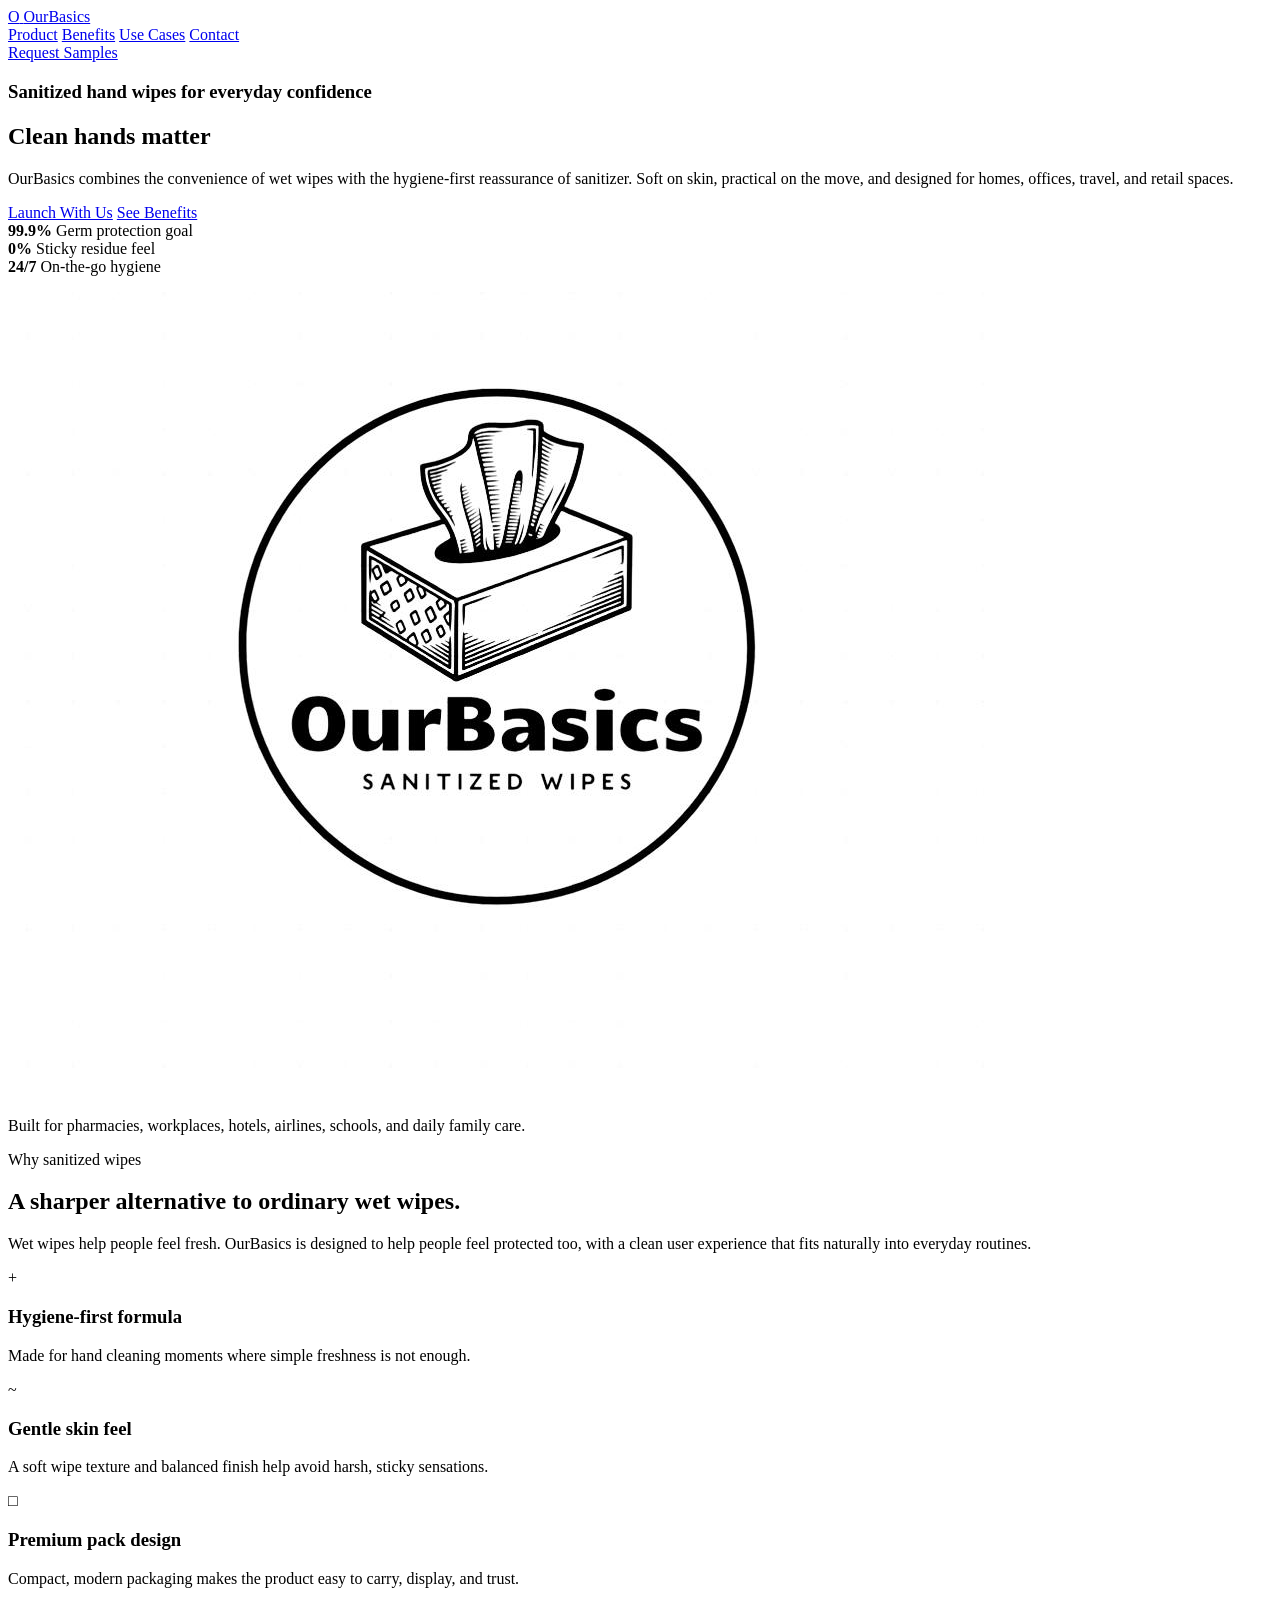
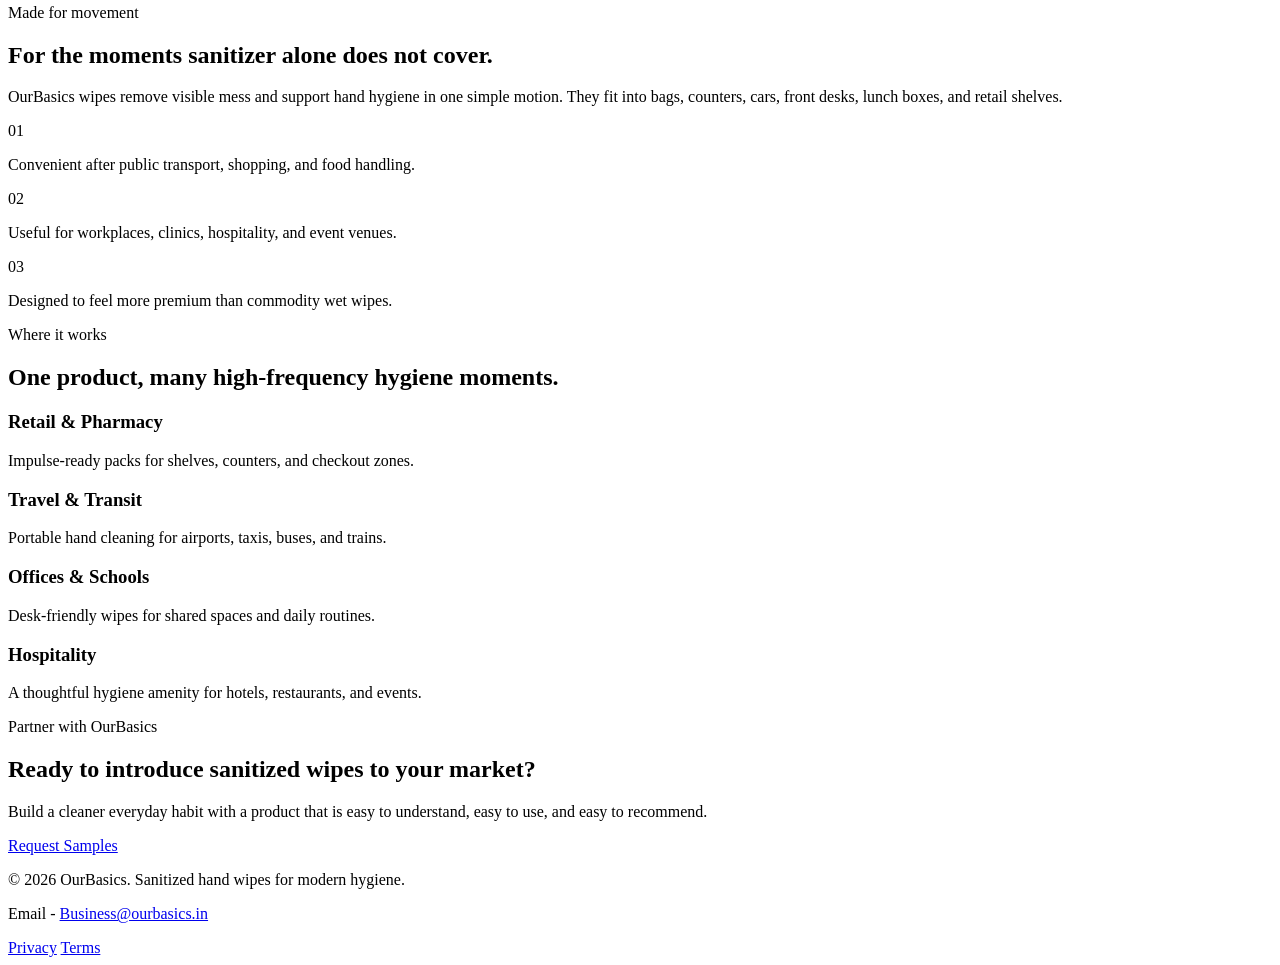
==== index.html @ 4dd1b759 "Rename ActualWebpage.html to index.html" ====
<!DOCTYPE html>
<html lang="en">
<head>
  <meta charset="UTF-8" />
  <meta name="viewport" content="width=device-width, initial-scale=1.0" />
  <title>OurBasics</title>
  <link rel="preconnect" href="https://fonts.googleapis.com" />
  <link rel="preconnect" href="https://fonts.gstatic.com" crossorigin />
  <link href="https://fonts.googleapis.com/css2?family=Inter:wght@400;500;600;700;800&display=swap" rel="stylesheet" />
  <link rel="stylesheet" href="style3.css" />
</head>
<body>
  <header class="site-header">
    <nav class="nav">
      <a class="brand" href="#">
        <span class="brand-mark">O</span>
        <span>OurBasics</span>
      </a>

      <div class="nav-links">
        <a href="#product">Product</a>
        <a href="#benefits">Benefits</a>
        <a href="#use-cases">Use Cases</a>
        <a href="#contact">Contact</a>
      </div>

      <a class="nav-cta" href="#contact">Request Samples</a>
    </nav>
  </header>

  <main>
    <section class="hero">
      <div class="hero-content">
        <h3 class="eyebrow1">Sanitized hand wipes for everyday confidence</h3>
        <h1>Clean hands matter</h1>
        <p class="hero-copy">
          OurBasics combines the convenience of wet wipes with the hygiene-first reassurance of sanitizer.
          Soft on skin, practical on the move, and designed for homes, offices, travel, and retail spaces.
        </p>
        <div class="hero-actions">
          <a class="button primary" href="#contact">Launch With Us</a>
          <a class="button secondary" href="#benefits">See Benefits</a>
        </div>

        <div class="hero-metrics">
          <div>
            <strong>99.9%</strong>
            <span>Germ protection goal</span>
          </div>
          <div>
            <strong>0%</strong>
            <span>Sticky residue feel</span>
          </div>
          <div>
            <strong>24/7</strong>
            <span>On-the-go hygiene</span>
          </div>
        </div>
      </div>
      <div class="Company_logo">
        <img class = "Company-Logo" src = "Logo.jpeg" alt = "Company Logo">
      </div>
      <!--<div class="product-panel" id="product">
        <div class="packaging">
          <div class="pack-top">
            <span class="pack-logo">OurBasics</span>
            <span class="pack-pill">Sanitized</span>
          </div>

          <div class="pack-center">
            <span class="wipe-icon"></span>
            <h2>Hand Wipes</h2>
            <p>Fresh, soft, and sanitizer-powered for clean hands in seconds.</p>
          </div>

          <div class="pack-bottom">
            <span>Dermatology conscious</span>
            <span>Travel ready</span>
          </div>
        </div>
      </div>-->
    </section>
    <section class="trusted-band">
      <p>Built for pharmacies, workplaces, hotels, airlines, schools, and daily family care.</p>
    </section>

    <section class="section benefits" id="benefits">
      <div class="section-heading">
        <p>Why sanitized wipes</p>
        <h2>A sharper alternative to ordinary wet wipes.</h2>
        <p>
          Wet wipes help people feel fresh. OurBasics is designed to help people feel protected too,
          with a clean user experience that fits naturally into everyday routines.
        </p>
      </div>

      <div class="benefit-grid">
        <article class="benefit-card">
          <span class="icon">+</span>
          <h3>Hygiene-first formula</h3>
          <p>Made for hand cleaning moments where simple freshness is not enough.</p>
        </article>

        <article class="benefit-card">
          <span class="icon">~</span>
          <h3>Gentle skin feel</h3>
          <p>A soft wipe texture and balanced finish help avoid harsh, sticky sensations.</p>
        </article>

        <article class="benefit-card">
          <span class="icon">□</span>
          <h3>Premium pack design</h3>
          <p>Compact, modern packaging makes the product easy to carry, display, and trust.</p>
        </article>
      </div>
    </section>

    <section class="split-section">
      <div class="split-copy">
        <p class="eyebrow">Made for movement</p>
        <h2>For the moments sanitizer alone does not cover.</h2>
        <p>
          OurBasics wipes remove visible mess and support hand hygiene in one simple motion.
          They fit into bags, counters, cars, front desks, lunch boxes, and retail shelves.
        </p>
      </div>

      <div class="feature-list">
        <div class="feature-row">
          <span>01</span>
          <p>Convenient after public transport, shopping, and food handling.</p>
        </div>
        <div class="feature-row">
          <span>02</span>
          <p>Useful for workplaces, clinics, hospitality, and event venues.</p>
        </div>
        <div class="feature-row">
          <span>03</span>
          <p>Designed to feel more premium than commodity wet wipes.</p>
        </div>
      </div>
    </section>

    <section class="section use-cases" id="use-cases">
      <div class="section-heading compact">
        <p class="eyebrow">Where it works</p>
        <h2>One product, many high-frequency hygiene moments.</h2>
      </div>

      <div class="use-grid">
        <article>
          <h3 class ="Boxes">Retail & Pharmacy</h3>
          <p>Impulse-ready packs for shelves, counters, and checkout zones.</p>
        </article>
        <article>
          <h3 class ="Boxes">Travel & Transit</h3>
          <p>Portable hand cleaning for airports, taxis, buses, and trains.</p>
        </article>
        <article>
          <h3 class ="Boxes">Offices & Schools</h3>
          <p>Desk-friendly wipes for shared spaces and daily routines.</p>
        </article>
        <article>
          <h3 class ="Boxes">Hospitality</h3>
          <p>A thoughtful hygiene amenity for hotels, restaurants, and events.</p>
        </article>
      </div>
    </section>

    <section class="cta-section" id="contact">
      <div>
        <p>Partner with OurBasics</p>
        <h2>Ready to introduce sanitized wipes to your market?</h2>
        <p>
          Build a cleaner everyday habit with a product that is easy to understand,
          easy to use, and easy to recommend.
        </p>
      </div>
      <a class="button primary light" href="mailto:Business@ourbasics.in">Request Samples</a>
    </section>
  </main>

  <footer class="footer">
    <p>© 2026 OurBasics. Sanitized hand wipes for modern hygiene.</p>
      <p>Email - <a class = "Email" href = "mailto:Business@ourbasics.in">Business@ourbasics.in</a></p>
    
    <div>
      <a href="#">Privacy</a>
      <a href="#">Terms</a>
    </div>
  </footer>
</body>
</html>
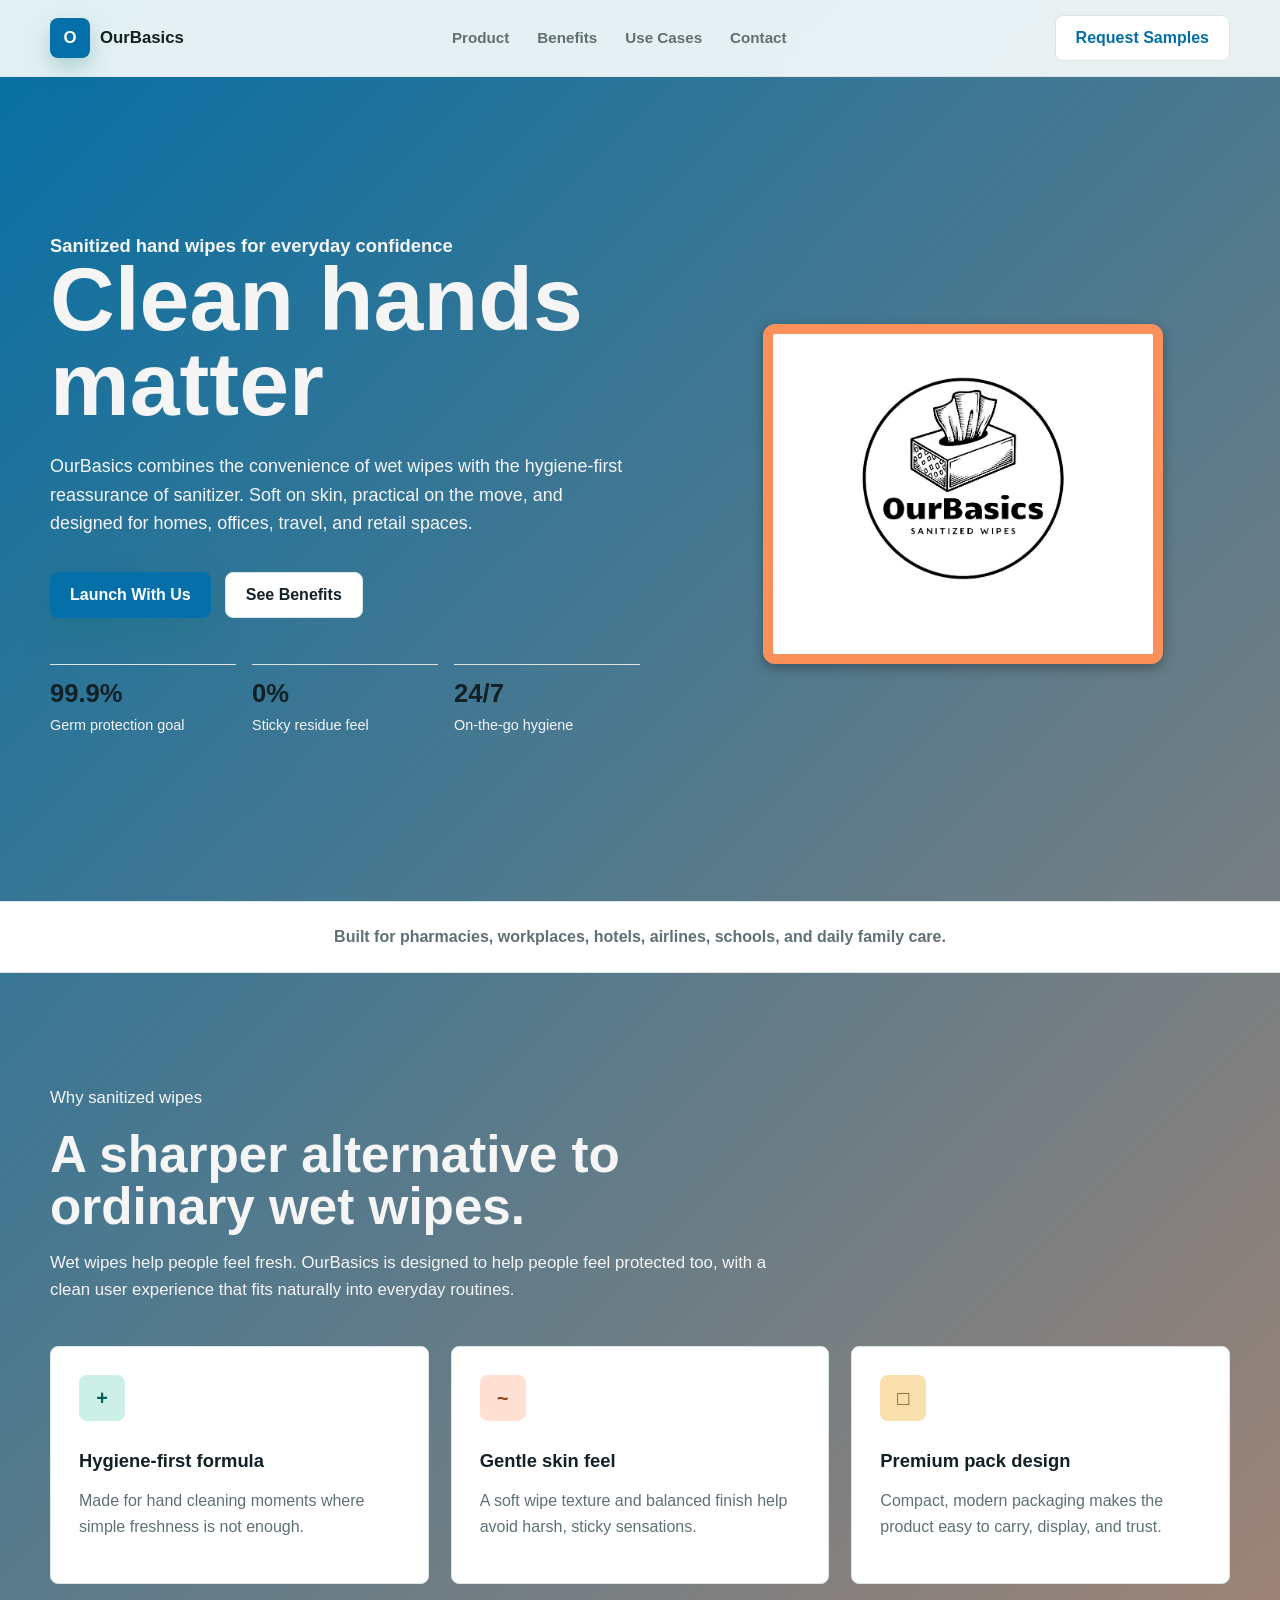
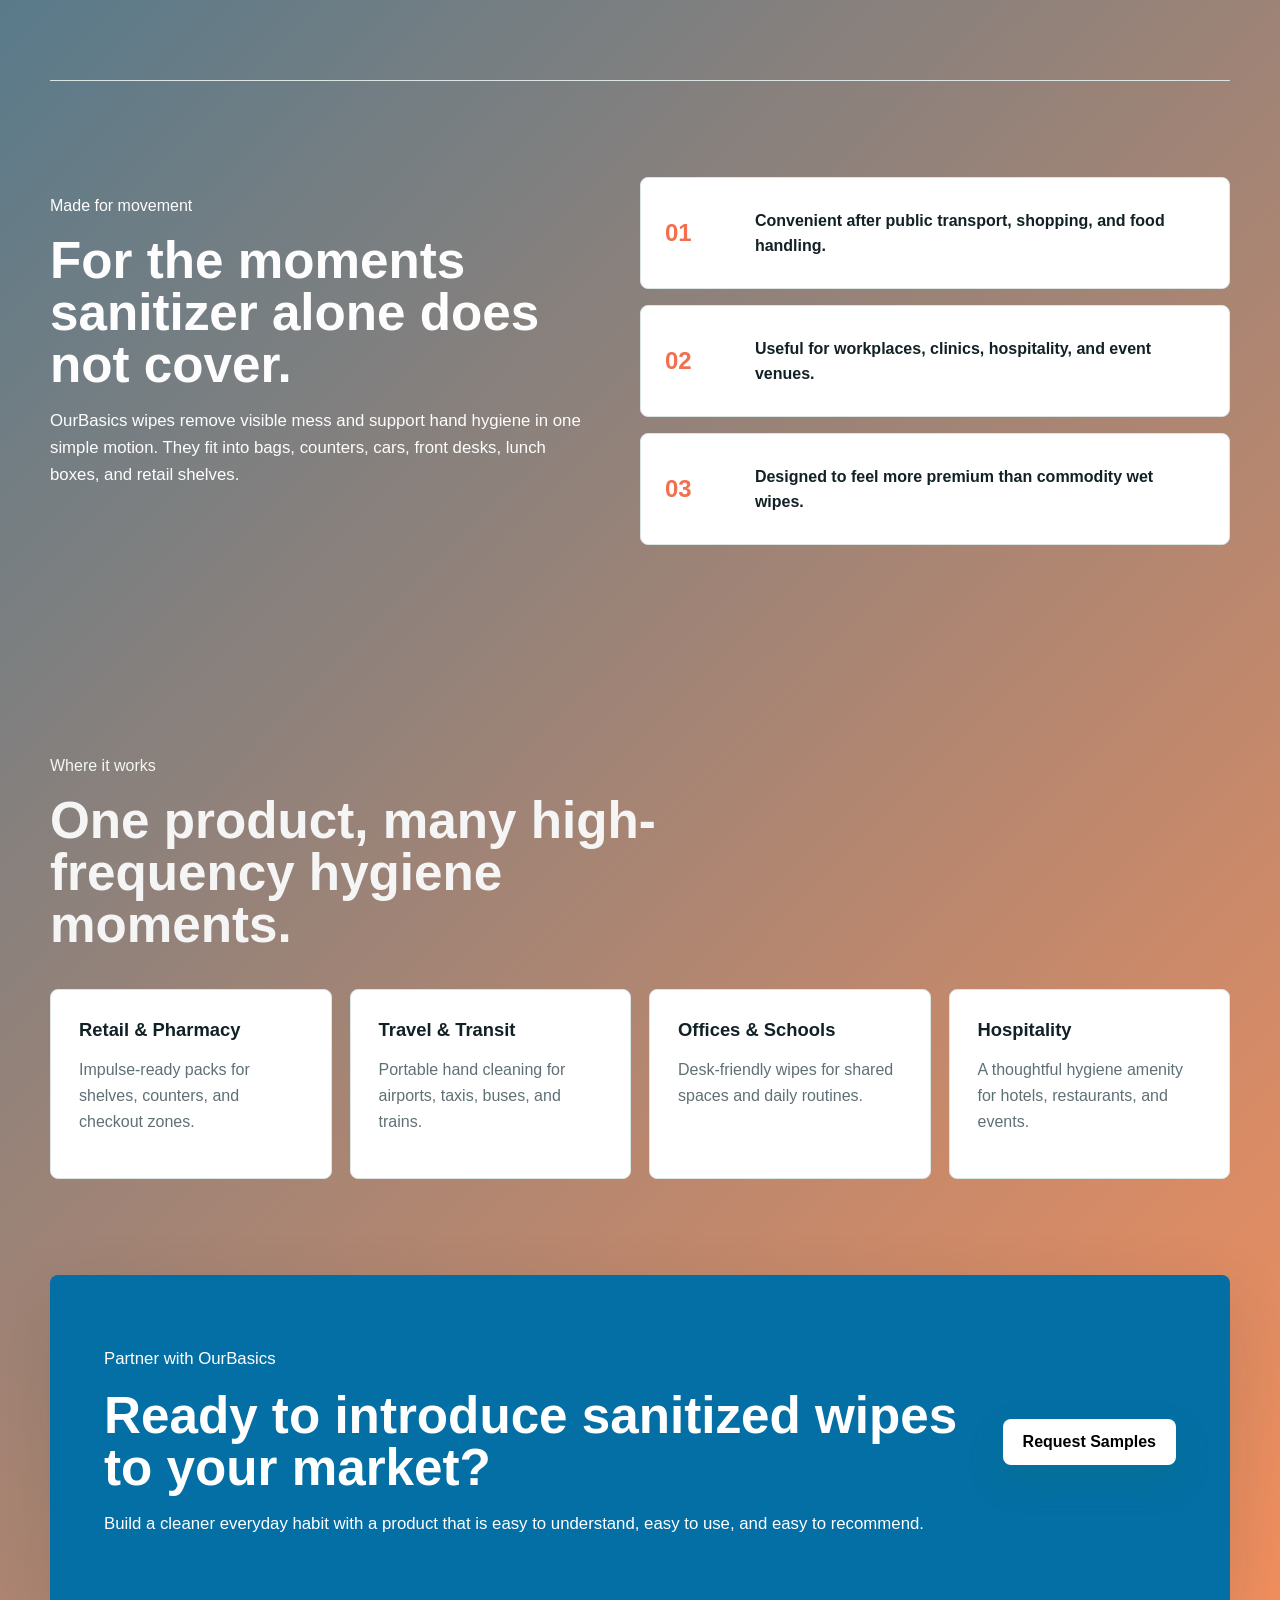
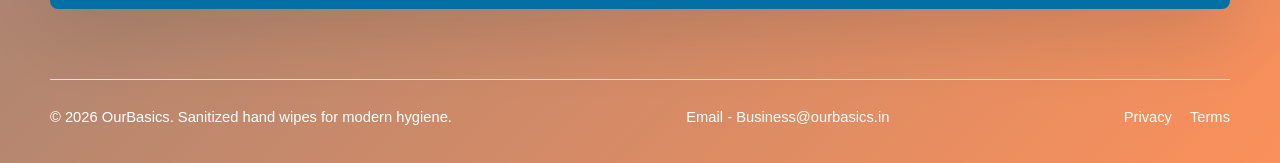
==== commit 70ac6348: "Update index.html" ====
--- a/index.html
+++ b/index.html
@@ -7,7 +7,7 @@
   <link rel="preconnect" href="https://fonts.googleapis.com" />
   <link rel="preconnect" href="https://fonts.gstatic.com" crossorigin />
   <link href="https://fonts.googleapis.com/css2?family=Inter:wght@400;500;600;700;800&display=swap" rel="stylesheet" />
-  <link rel="stylesheet" href="style3.css" />
+  <link rel="stylesheet" href="style.css" />
 </head>
 <body>
   <header class="site-header">
--- a/style.css
+++ b/style.css
@@ -0,0 +1,585 @@
+:root {
+  --ink: #122126;
+  --muted: #5f7075;
+  --line: #dbe5e3;
+  --surface: #f7fbfa;
+  --white: #ffffff;
+  --teal: #0f766e;
+  --teal-dark: #0b5f59;
+  --mint: #ccefe8;
+  --coral: #f26f4f;
+  --gold: #d99b36;
+  --shadow: 0 24px 70px rgba(20, 45, 48, 0.14);
+}
+
+* {
+  box-sizing: border-box;
+}
+
+html {
+  scroll-behavior: smooth;
+}
+
+body {
+  margin: 0;
+  font-family: "Inter", Arial, sans-serif;
+  color: var(--ink);
+  background: linear-gradient(135deg, rgb(4,111,164), rgb(251,144,91));
+  line-height: 1.6;
+}
+.moving-banner {
+  width: 100%;
+  background: linear-gradient(to right, #1e3c72, #2a5298); /* blue gradient */
+  color: #fff;
+  font-size: 1.2rem;
+  padding: 10px 0;
+  overflow: hidden;
+  position: relative;
+}
+
+.moving-banner span {
+  display: inline-block;
+  padding-left: 100%;
+  animation: scroll-text 15s linear infinite;
+}
+
+@keyframes scroll-text {
+  0% { transform: translateX(0); }
+  100% { transform: translateX(-100%); }
+}
+
+.Company-Logo {
+  display: block;          /* makes the image behave like a block */
+  margin: 0 auto;          /* centers it horizontally */
+  width: 400px;            /* scale down for balance */
+  height: auto;            /* keep aspect ratio */
+  border-radius: 12px;     /* rounded corners */
+  box-shadow: 0 4px 12px rgba(0,0,0,0.3); /* subtle shadow */
+  background: rgb(251, 144, 91); /* optional background */
+  padding: 10px;           /* spacing around the image */
+}
+
+
+a {
+  color: inherit;
+  text-decoration: none;
+}
+
+.site-header {
+  position: sticky;
+  top: 0;
+  z-index: 20;
+  border-bottom: 1px solid rgba(219, 229, 227, 0.85);
+  background: rgba(247, 251, 250, 0.92);
+  backdrop-filter: blur(14px);
+}
+
+.nav {
+  width: min(1180px, calc(100% - 40px));
+  min-height: 76px;
+  margin: 0 auto;
+  display: flex;
+  align-items: center;
+  justify-content: space-between;
+  gap: 24px;
+}
+.eyebrow1{
+  color: #f5f5f5;
+}
+.section-heading p{
+  color: #f5f5f5;
+}
+
+.brand {
+  display: inline-flex;
+  align-items: center;
+  gap: 10px;
+  font-weight: 800;
+  font-size: 1.05rem;
+}
+
+.brand-mark {
+  width: 40px;
+  height: 40px;
+  display: grid;
+  place-items: center;
+  border-radius: 8px;
+  color: var(--white);
+  background: rgb(4, 111, 169);
+  box-shadow: 0 10px 22px rgba(15, 118, 110, 0.25);
+}
+
+.nav-links {
+  display: flex;
+  align-items: center;
+  gap: 28px;
+  color: var(--muted);
+  font-size: 0.95rem;
+  font-weight: 600;
+}
+
+.nav-links a:hover {
+  color: var(--teal);
+}
+
+.nav-cta,
+.button {
+  display: inline-flex;
+  align-items: center;
+  justify-content: center;
+  min-height: 46px;
+  padding: 0 20px;
+  border-radius: 8px;
+  font-weight: 800;
+  white-space: nowrap;
+}
+
+.nav-cta {
+  color: rgb(4,111,164);
+  border: 1px solid var(--line);
+  background: var(--white);
+}
+
+.hero {
+  width: min(1180px, calc(100% - 40px));
+  min-height: calc(100vh - 76px);
+  margin: 0 auto;
+  display: grid;
+  grid-template-columns: minmax(0, 1.05fr) minmax(340px, 0.95fr);
+  align-items: center;
+  gap: 56px;
+  padding: 58px 0 48px;
+}
+
+.hero-content {
+  max-width: 660px;
+}
+
+
+h1,
+h2,
+h3,
+p {
+  overflow-wrap: anywhere;
+}
+
+h1 {
+  max-width: 720px;
+  margin: 0;
+  font-size: clamp(3.25rem, 7vw, 6rem);
+  line-height: 0.94;
+  color: #f5f5f5;
+}
+
+h2 {
+  margin: 0;
+  font-size: clamp(2rem, 4vw, 3.35rem);
+  line-height: 1.02;
+}
+
+h3 {
+  margin: 0;
+  font-size: 1.15rem;
+  line-height: 1.25;
+}
+
+.hero-copy {
+  max-width: 620px;
+  margin: 26px 0 0;
+  color: #f5f5f5;
+  font-size: 1.12rem;
+}
+
+.hero-actions {
+  display: flex;
+  flex-wrap: wrap;
+  gap: 14px;
+  margin-top: 34px;
+}
+.cursor:hover{
+  cursor: pointer;
+}
+
+.button.primary {
+  color: var(--white);
+  background: rgb(4, 111, 169);
+  box-shadow: 0 16px 34px rgba(15, 118, 110, 0.22);
+}
+
+.button.primary:hover {
+  background: var(--teal-dark);
+}
+
+.button.secondary {
+  color: var(--ink);
+  border: 1px solid var(--line);
+  background: var(--white);
+}
+.button.secondary:hover{
+  background: rgb(4, 111, 169);
+}
+
+.hero-metrics {
+  display: grid;
+  grid-template-columns: repeat(3, minmax(0, 1fr));
+  gap: 16px;
+  margin-top: 46px;
+  color: #f5f5f5;
+}
+
+.hero-metrics div {
+  padding: 16px 0;
+  border-top: 1px solid var(--line);
+}
+
+.hero-metrics strong {
+  display: block;
+  color: var(--ink);
+  font-size: 1.6rem;
+  line-height: 1;
+}
+
+.hero-metrics span {
+  display: block;
+  margin-top: 8px;
+  color: #f5f5f5;
+  font-size: 0.9rem;
+}
+
+.product-panel {
+  min-height: 600px;
+  display: grid;
+  place-items: center;
+  border-radius: 8px;
+  overflow: hidden;
+  background:
+    radial-gradient(circle at 78% 20%, rgba(242, 111, 79, 0.25), transparent 28%),
+    radial-gradient(circle at 20% 82%, rgba(217, 155, 54, 0.22), transparent 30%),
+    linear-gradient(145deg, #dff6f1 0%, #ffffff 54%, #eaf5f2 100%);
+  box-shadow: var(--shadow);
+}
+
+.packaging {
+  position: relative;
+  width: min(74%, 390px);
+  min-height: 500px;
+  padding: 30px;
+  display: flex;
+  flex-direction: column;
+  justify-content: space-between;
+  border: 1px solid rgba(255, 255, 255, 0.75);
+  border-radius: 8px;
+  color: var(--white);
+  background:
+    linear-gradient(135deg, rgba(255, 255, 255, 0.16), transparent 32%),
+    linear-gradient(150deg, var(--teal-dark), var(--teal));
+  box-shadow: 0 34px 70px rgba(15, 96, 89, 0.34);
+  transform: rotate(-3deg);
+}
+
+.packaging::after {
+  content: "";
+  position: absolute;
+  right: -36px;
+  bottom: 76px;
+  width: 100px;
+  height: 170px;
+  border-radius: 50px;
+  background: rgba(255, 255, 255, 0.13);
+}
+
+.pack-top,
+.pack-bottom {
+  display: flex;
+  justify-content: space-between;
+  gap: 16px;
+  font-weight: 800;
+}
+
+.pack-pill {
+  padding: 5px 10px;
+  border-radius: 999px;
+  color: var(--teal-dark);
+  background: var(--mint);
+  font-size: 0.75rem;
+  text-transform: uppercase;
+}
+
+.pack-center h2 {
+  margin-top: 18px;
+  font-size: clamp(2.3rem, 5vw, 4.3rem);
+}
+
+.pack-center p,
+.pack-bottom {
+  color: rgba(255, 255, 255, 0.78);
+}
+
+.wipe-icon {
+  width: 92px;
+  height: 58px;
+  display: block;
+  border-radius: 8px;
+  background: linear-gradient(90deg, rgba(255, 255, 255, 0.15), transparent), #ffffff;
+  box-shadow: inset 0 -8px 0 rgba(15, 118, 110, 0.1);
+}
+
+.trusted-band {
+  border-top: 1px solid var(--line);
+  border-bottom: 1px solid var(--line);
+  background: var(--white);
+}
+
+.trusted-band p {
+  width: min(1180px, calc(100% - 40px));
+  margin: 0 auto;
+  padding: 22px 0;
+  color: var(--muted);
+  font-weight: 700;
+  text-align: center;
+}
+
+.section,
+.split-section,
+.cta-section {
+  width: min(1180px, calc(100% - 40px));
+  margin: 0 auto;
+  padding: 96px 0;
+}
+.split-section{
+  color: #fdfdfd;
+}
+
+.section-heading {
+  max-width: 740px;
+  color: #f5f5f5;
+}
+
+.section-heading p:not(.eyebrow),
+.split-copy p:not(.eyebrow),
+.cta-section p:not(.eyebrow) {
+  font-size: 1.05rem;
+}
+
+.benefit-grid {
+  display: grid;
+  grid-template-columns: repeat(3, minmax(0, 1fr));
+  gap: 22px;
+  margin-top: 42px;
+}
+
+.benefit-card,
+.use-grid article {
+  min-height: 230px;
+  padding: 28px;
+  border: 1px solid var(--line);
+  border-radius: 8px;
+  background: var(--white);
+}
+
+.benefit-card p,
+.use-grid p {
+  color: var(--muted);
+}
+
+.icon {
+  width: 46px;
+  height: 46px;
+  margin-bottom: 28px;
+  display: grid;
+  place-items: center;
+  border-radius: 8px;
+  color: var(--teal-dark);
+  background: var(--mint);
+  font-size: 1.25rem;
+  font-weight: 900;
+}
+
+.benefit-card:nth-child(2) .icon {
+  color: #8b431f;
+  background: #ffe0d3;
+}
+
+.benefit-card:nth-child(3) .icon {
+  color: #765118;
+  background: #f8dfab;
+}
+
+.split-section {
+  display: grid;
+  grid-template-columns: 0.95fr 1.05fr;
+  gap: 56px;
+  align-items: start;
+  border-top: 1px solid var(--line);
+}
+
+.feature-list {
+  display: grid;
+  gap: 16px;
+}
+
+.feature-row {
+  display: grid;
+  grid-template-columns: 70px 1fr;
+  gap: 20px;
+  align-items: center;
+  min-height: 112px;
+  padding: 24px;
+  border-radius: 8px;
+  background: var(--white);
+  border: 1px solid var(--line);
+}
+
+.feature-row span {
+  color: var(--coral);
+  font-weight: 900;
+  font-size: 1.5rem;
+}
+
+.feature-row p {
+  margin: 0;
+  color: var(--ink);
+  font-weight: 700;
+}
+
+.compact {
+  max-width: 680px;
+}
+
+.use-grid {
+  display: grid;
+  grid-template-columns: repeat(4, minmax(0, 1fr));
+  gap: 18px;
+  margin-top: 38px;
+}
+
+.use-grid article {
+  min-height: 190px;
+}
+
+.cta-section {
+  display: grid;
+  grid-template-columns: 1fr auto;
+  gap: 30px;
+  align-items: center;
+  margin-bottom: 70px;
+  padding: 54px;
+  border-radius: 8px;
+  color: white;
+  background: rgb(4, 111, 164);
+  box-shadow: var(--shadow);
+}
+
+.button.light {
+ background: white;
+  color: black;
+  transition: all 0.3s ease;
+}
+.button.light:hover{
+ background: linear-gradient(90deg, #000000, #ffd700);
+}
+.footer {
+  width: min(1180px, calc(100% - 40px));
+  margin: 0 auto;
+  padding: 26px 0 34px;
+  display: flex;
+  justify-content: space-between;
+  gap: 20px;
+  border-top: 1px solid var(--line);
+  color: #ffffff;
+  font-size: 0.92rem;
+}
+
+.footer p {
+  margin: 0;
+}
+
+.footer div {
+  display: flex;
+  gap: 18px;
+}
+
+@media (max-width: 960px) {
+  .nav-links {
+    display: none;
+  }
+
+  .hero {
+    grid-template-columns: 1fr;
+    min-height: auto;
+  }
+
+  .product-panel {
+    min-height: 520px;
+  }
+
+  .benefit-grid,
+  .split-section,
+  .use-grid,
+  .cta-section {
+    grid-template-columns: 1fr;
+  }
+
+  .cta-section {
+    padding: 42px;
+  }
+}
+
+@media (max-width: 640px) {
+  .nav {
+    width: min(100% - 28px, 1180px);
+  }
+
+  .nav-cta {
+    display: none;
+  }
+
+  .hero,
+  .section,
+  .split-section,
+  .cta-section,
+  .footer,
+  .trusted-band p {
+    width: min(100% - 28px, 1180px);
+  }
+
+  .hero {
+    padding-top: 42px;
+    gap: 36px;
+  }
+
+  h1 {
+    font-size: clamp(2.65rem, 16vw, 4rem);
+  }
+
+  .hero-metrics {
+    grid-template-columns: 1fr;
+    gap: 4px;
+  }
+
+  .product-panel {
+    min-height: 440px;
+  }
+
+  .packaging {
+    width: min(82%, 330px);
+    min-height: 190px;
+    padding: 24px;
+  }
+
+  .section,
+  .split-section {
+    padding: 68px 0;
+  }
+
+  .feature-row {
+    grid-template-columns: 1fr;
+    gap: 8px;
+  }
+
+  .cta-section {
+    margin-bottom: 44px;
+    padding: 32px 24px;
+  }
+
+}
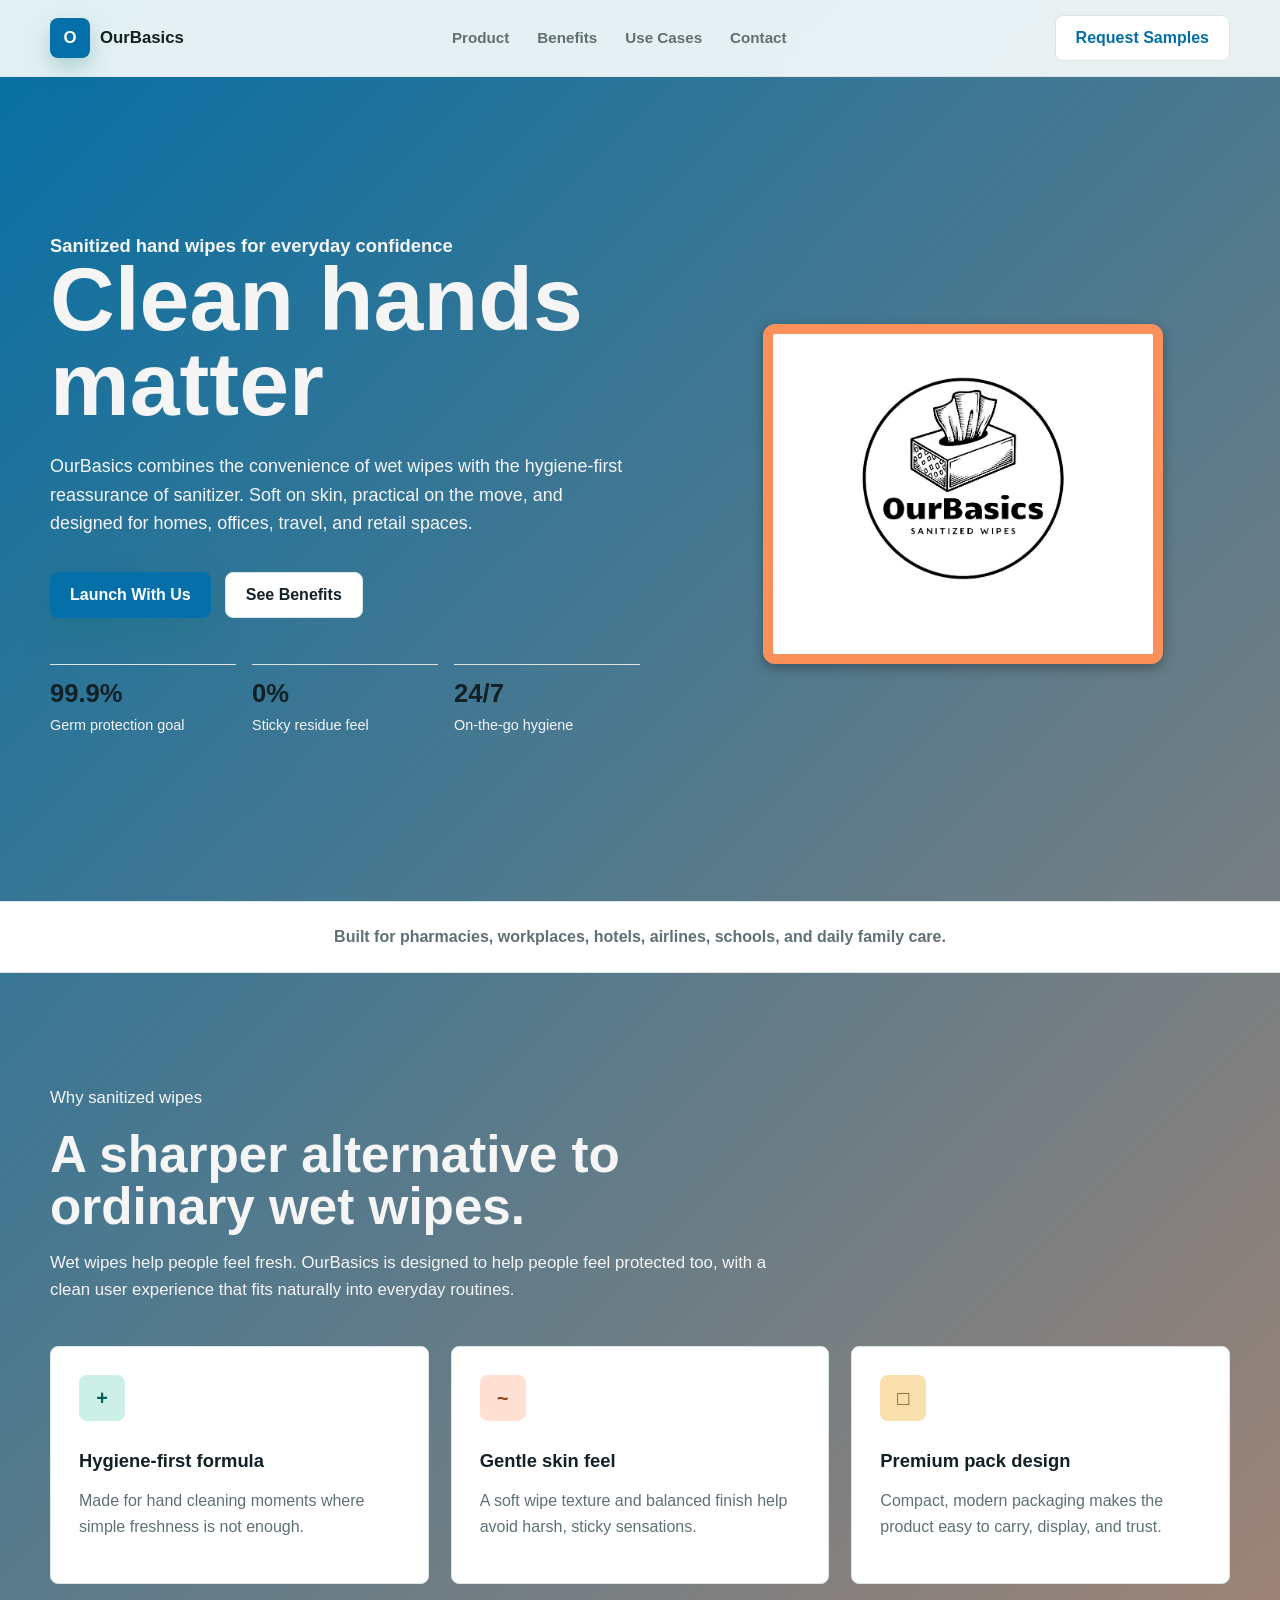
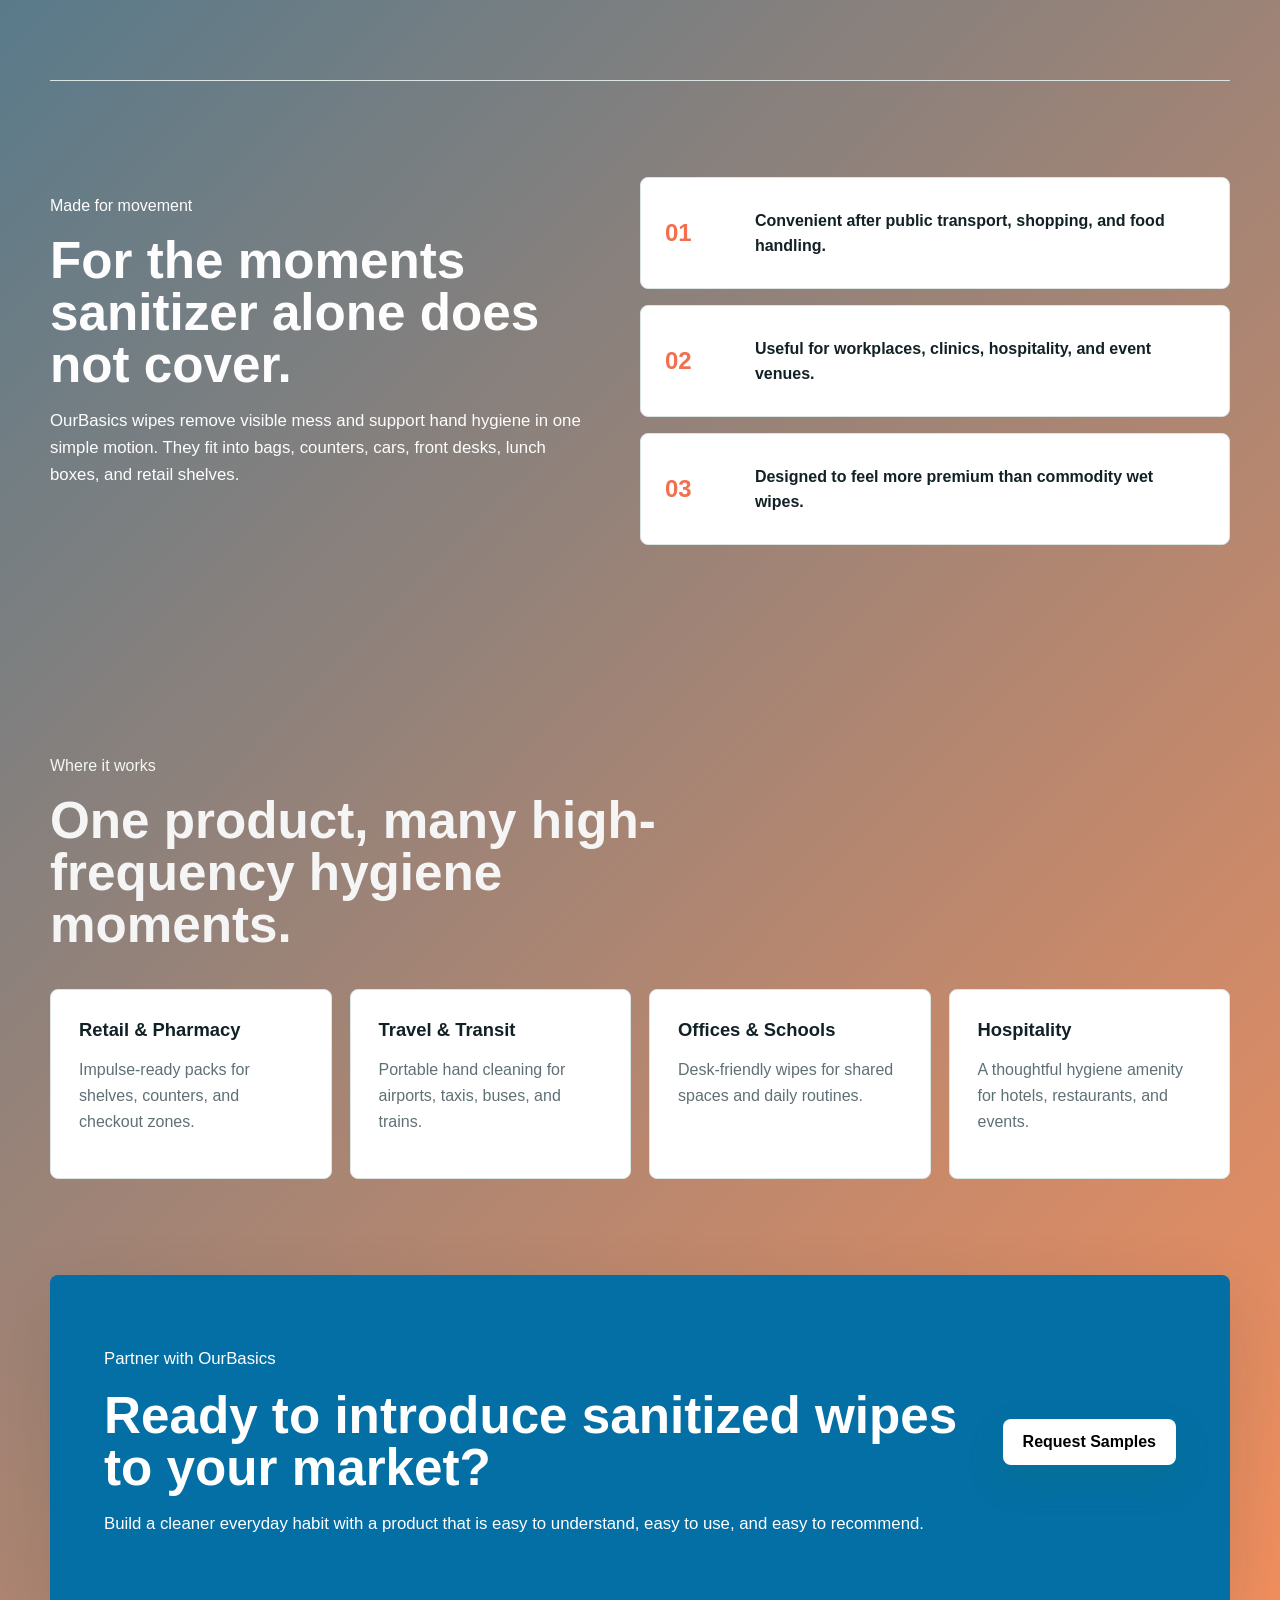
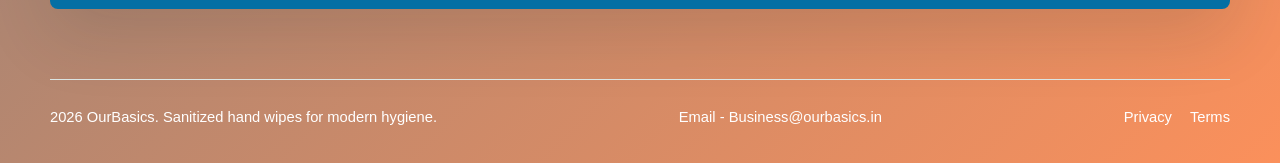
==== commit af7ead1d: "Fix HTML formatting and restore content" ====
--- a/index.html
+++ b/index.html
@@ -181,7 +181,7 @@
   </main>
 
   <footer class="footer">
-    <p>© 2026 OurBasics. Sanitized hand wipes for modern hygiene.</p>
+    <p>2026 OurBasics. Sanitized hand wipes for modern hygiene.</p>
       <p>Email - <a class = "Email" href = "mailto:Business@ourbasics.in">Business@ourbasics.in</a></p>
     
     <div>
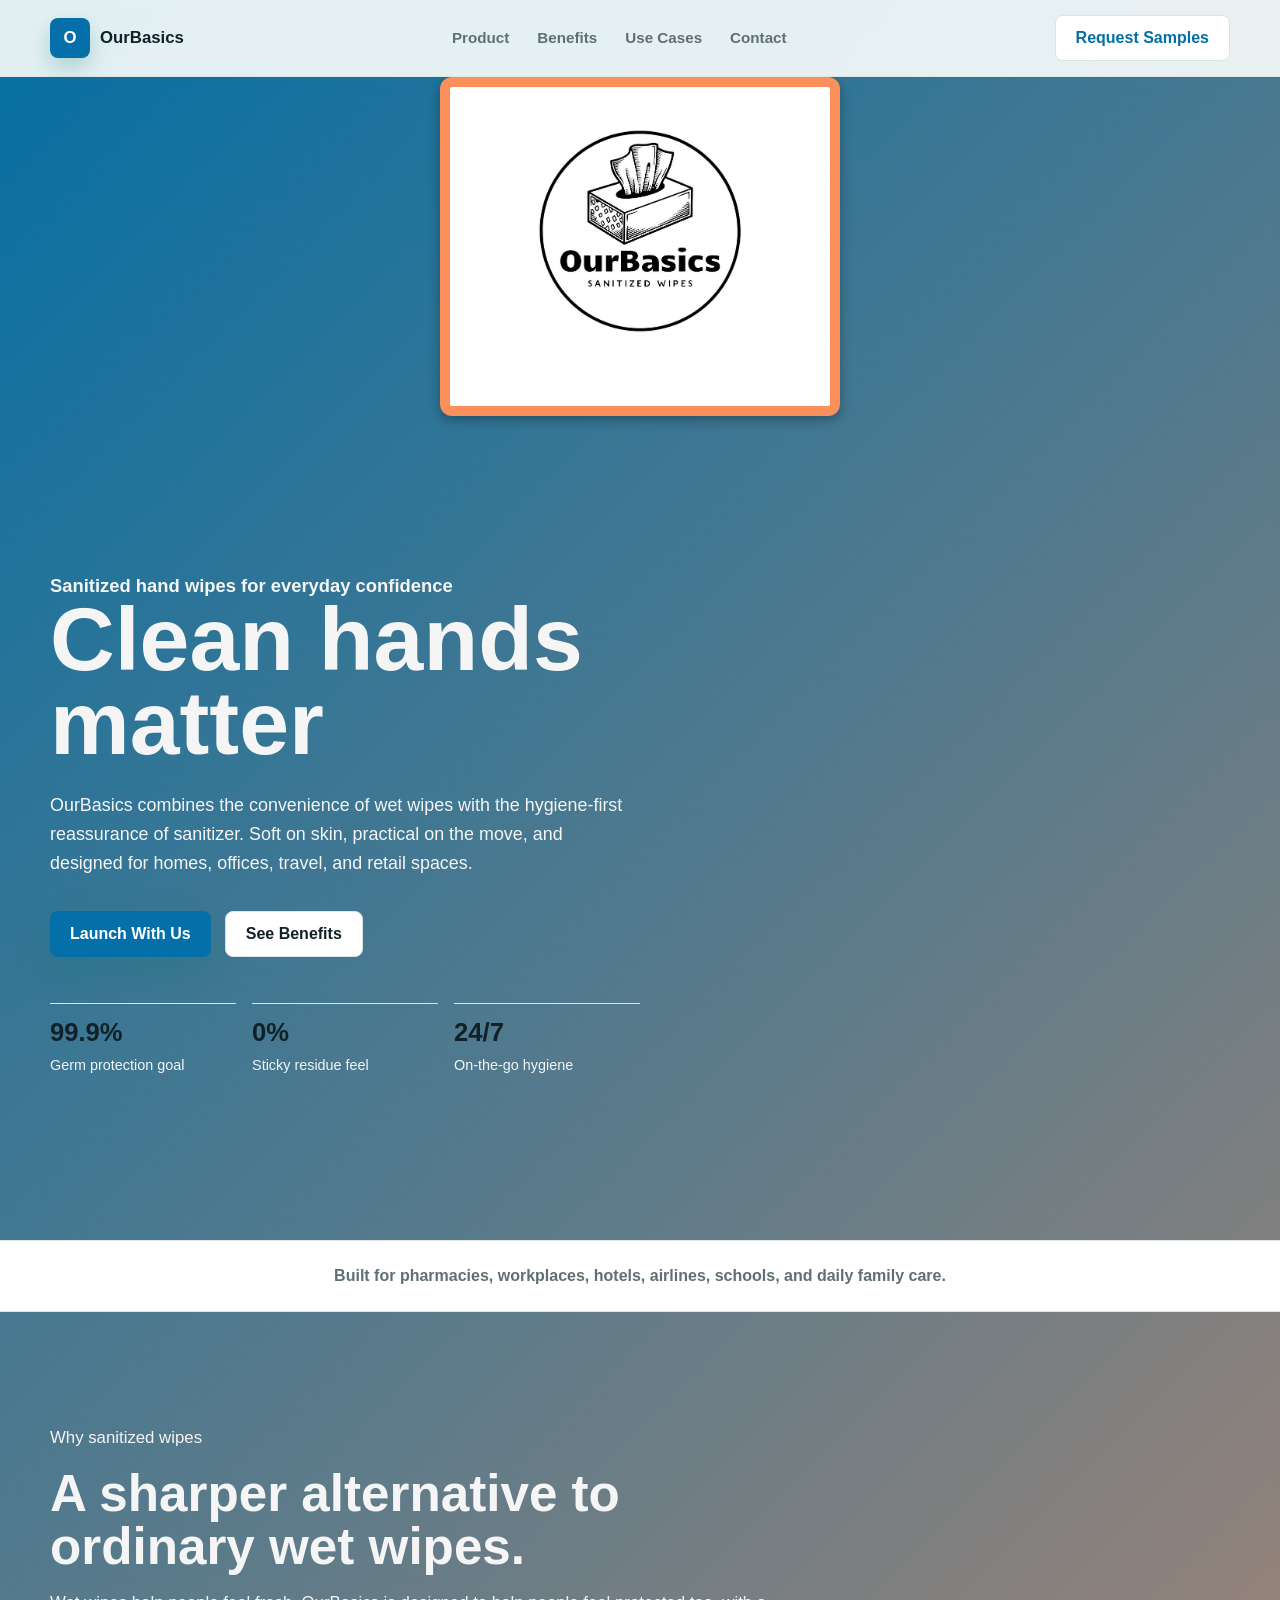
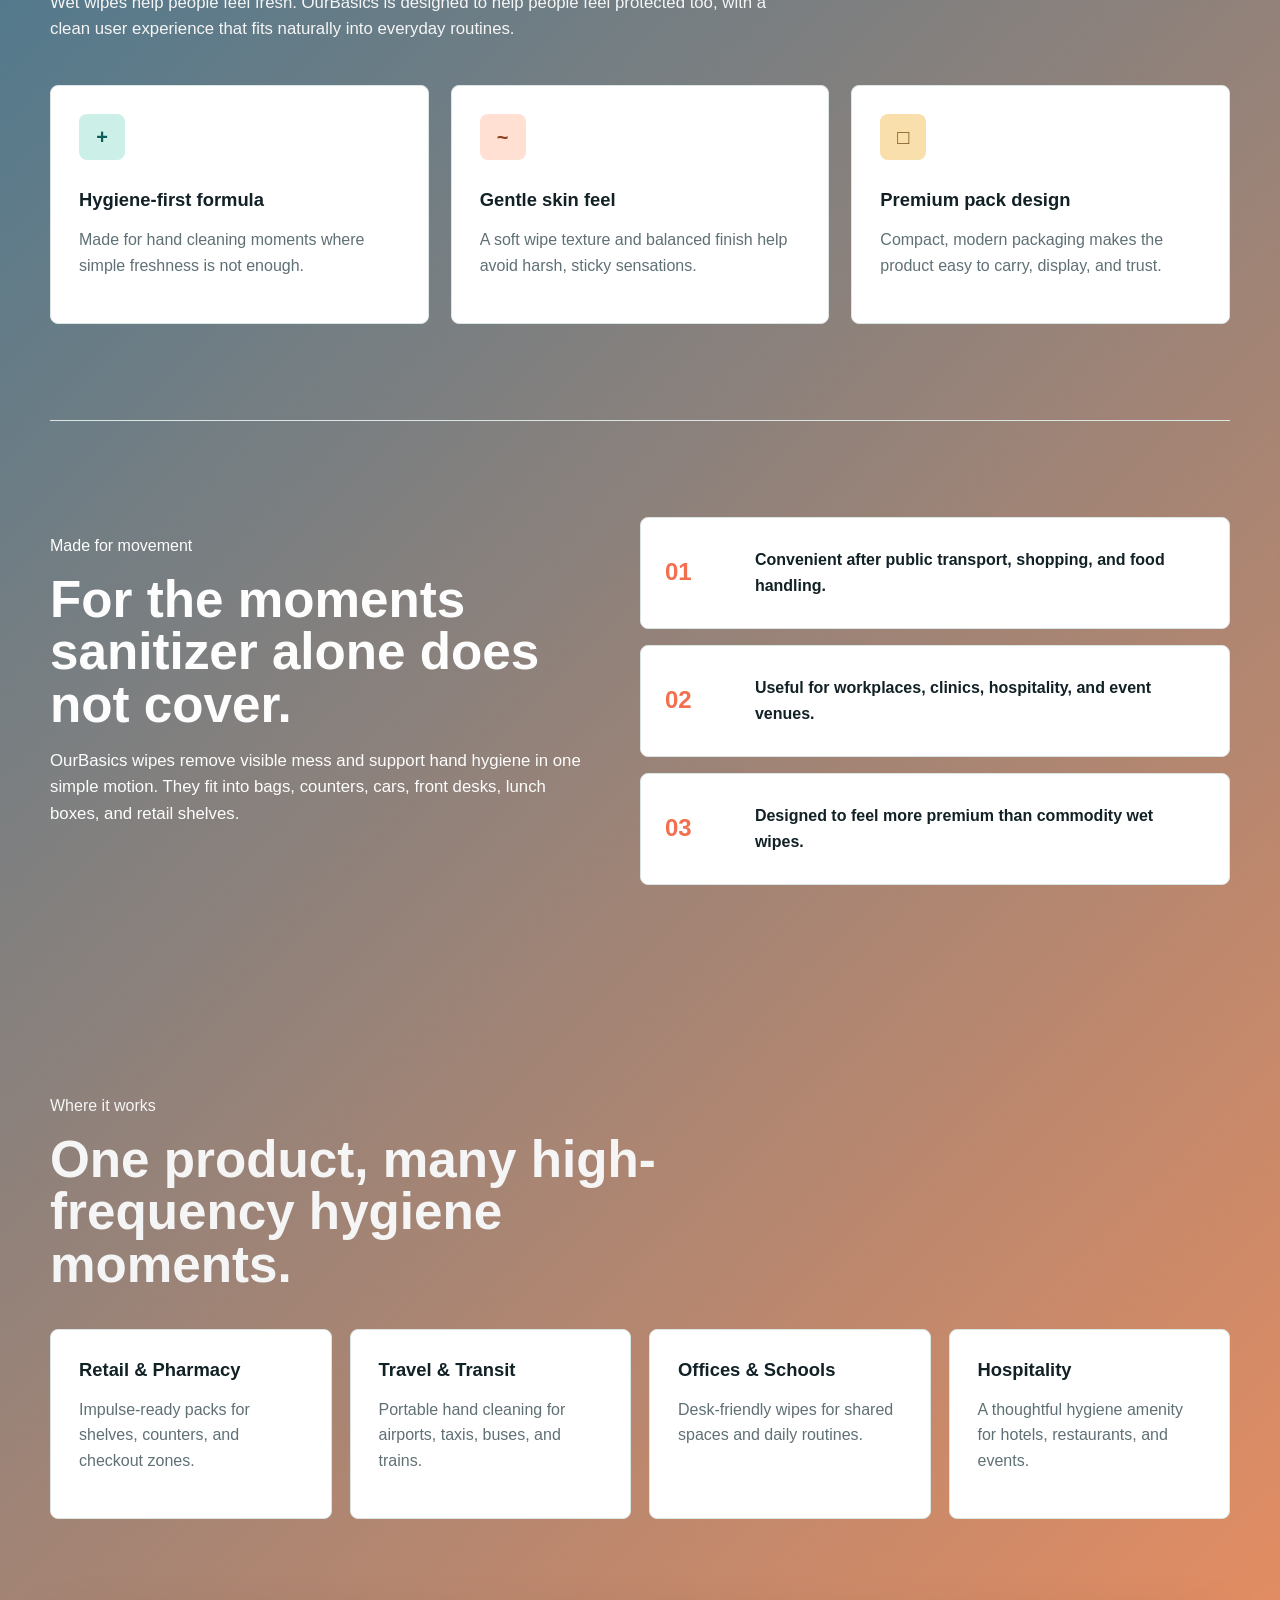
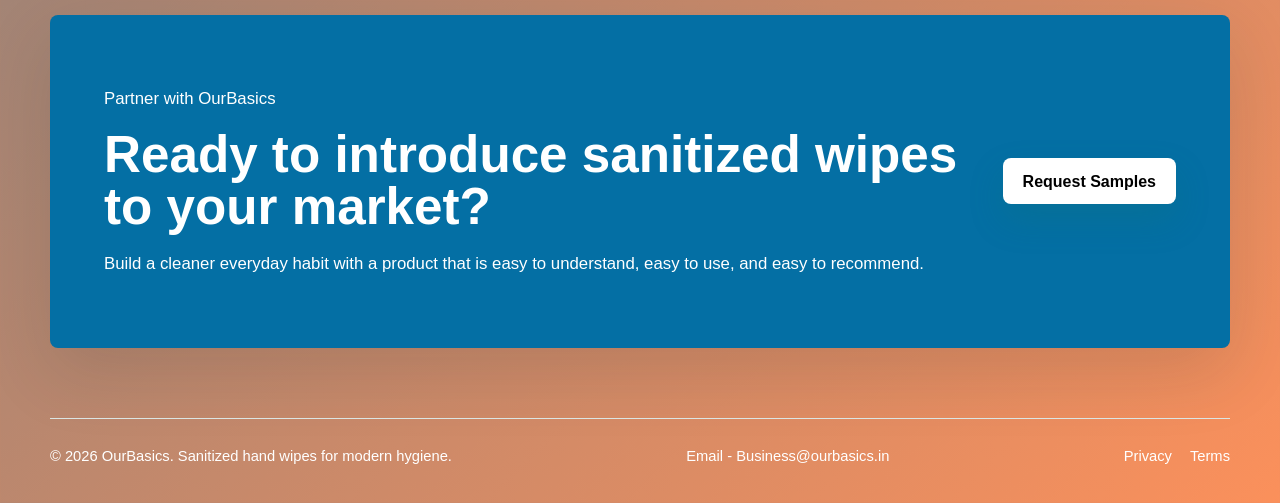
==== commit 0f3dbcc4: "Refactor index.html structure and content" ====
--- a/index.html
+++ b/index.html
@@ -29,6 +29,11 @@
   </header>
 
   <main>
+    <section class ="Banner">
+    <div class="Company_logo">
+        <img class = "Company-Logo" src = "Logo.jpeg" alt = "Company Logo">
+    </div> 
+    </section>
     <section class="hero">
       <div class="hero-content">
         <h3 class="eyebrow1">Sanitized hand wipes for everyday confidence</h3>
@@ -57,9 +62,11 @@
           </div>
         </div>
       </div>
-      <div class="Company_logo">
+      </div> <video class src = "Logo video.mp4" width = "800" height = "600" autoplay loop ></video>
+      </div>
+     <!-- <div class="Company_logo">
         <img class = "Company-Logo" src = "Logo.jpeg" alt = "Company Logo">
-      </div>
+      </div> -->
       <!--<div class="product-panel" id="product">
         <div class="packaging">
           <div class="pack-top">
@@ -181,7 +188,7 @@
   </main>
 
   <footer class="footer">
-    <p>2026 OurBasics. Sanitized hand wipes for modern hygiene.</p>
+    <p>© 2026 OurBasics. Sanitized hand wipes for modern hygiene.</p>
       <p>Email - <a class = "Email" href = "mailto:Business@ourbasics.in">Business@ourbasics.in</a></p>
     
     <div>
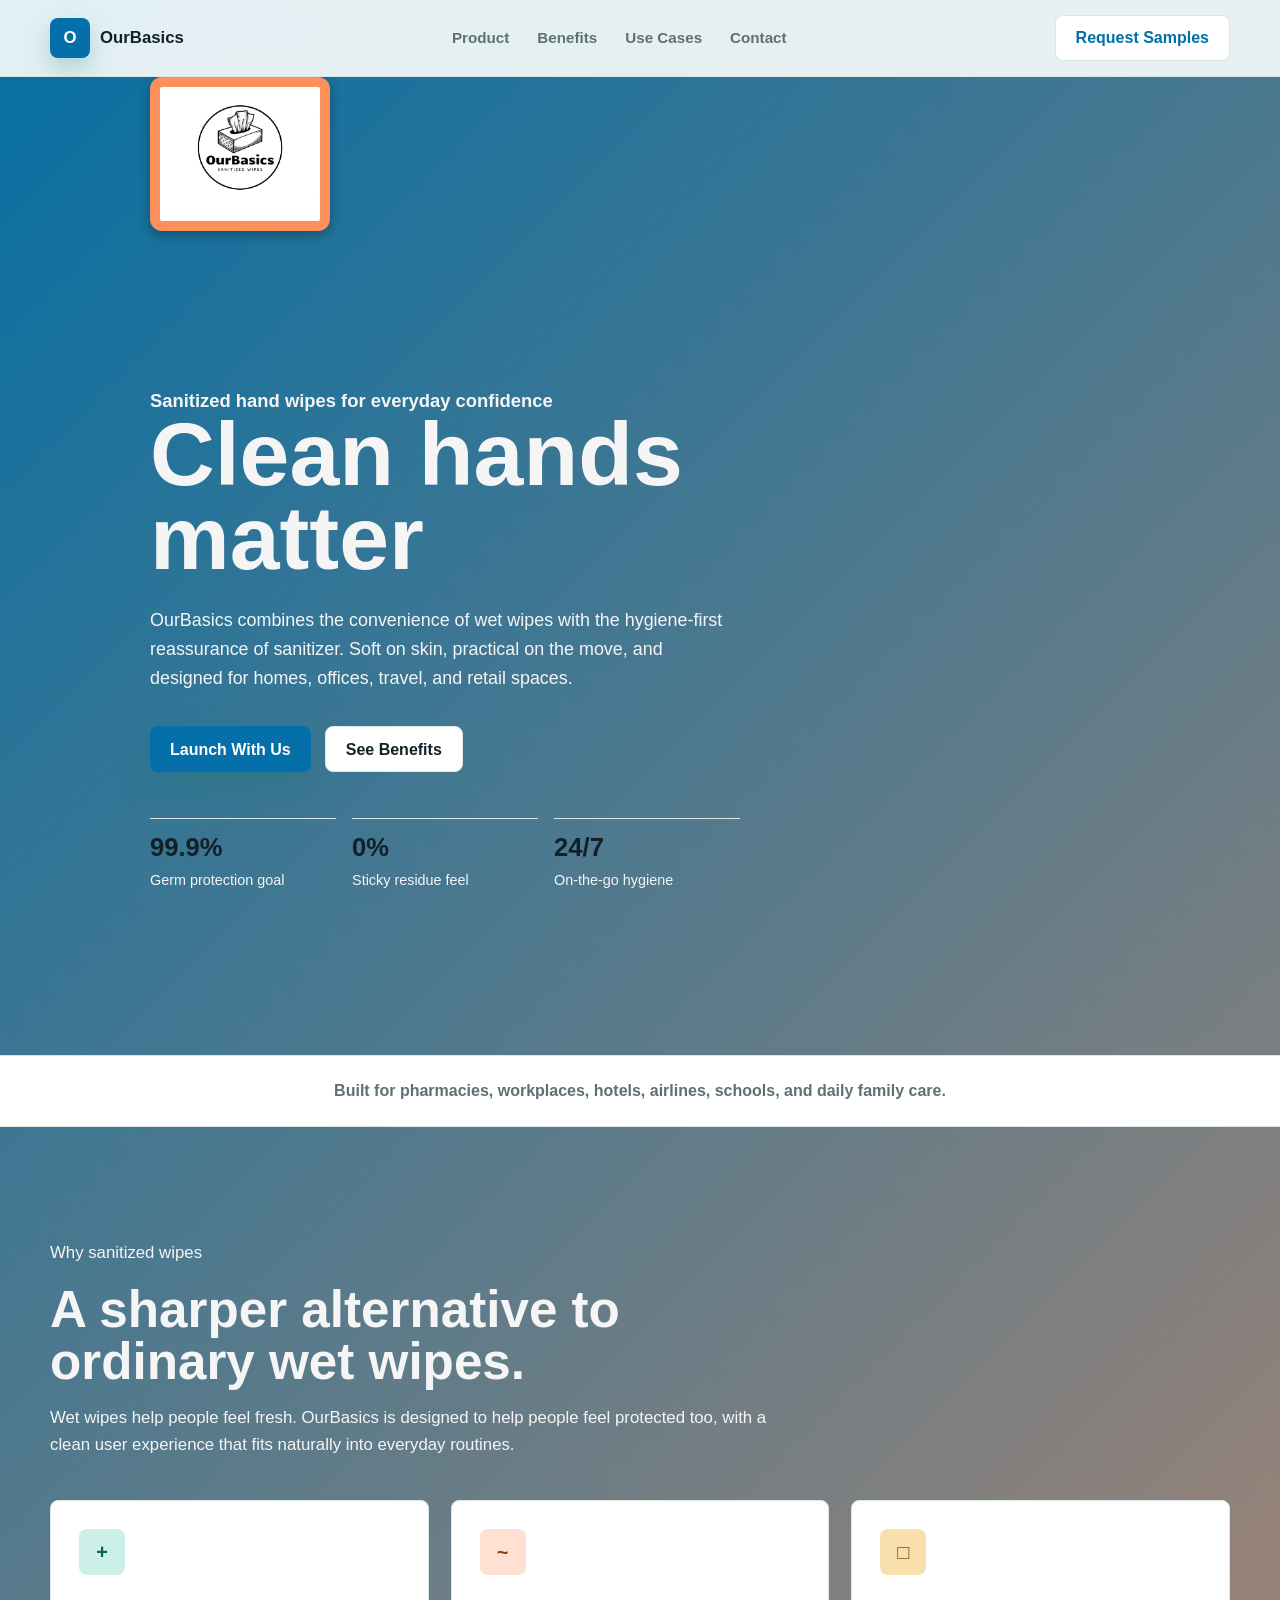
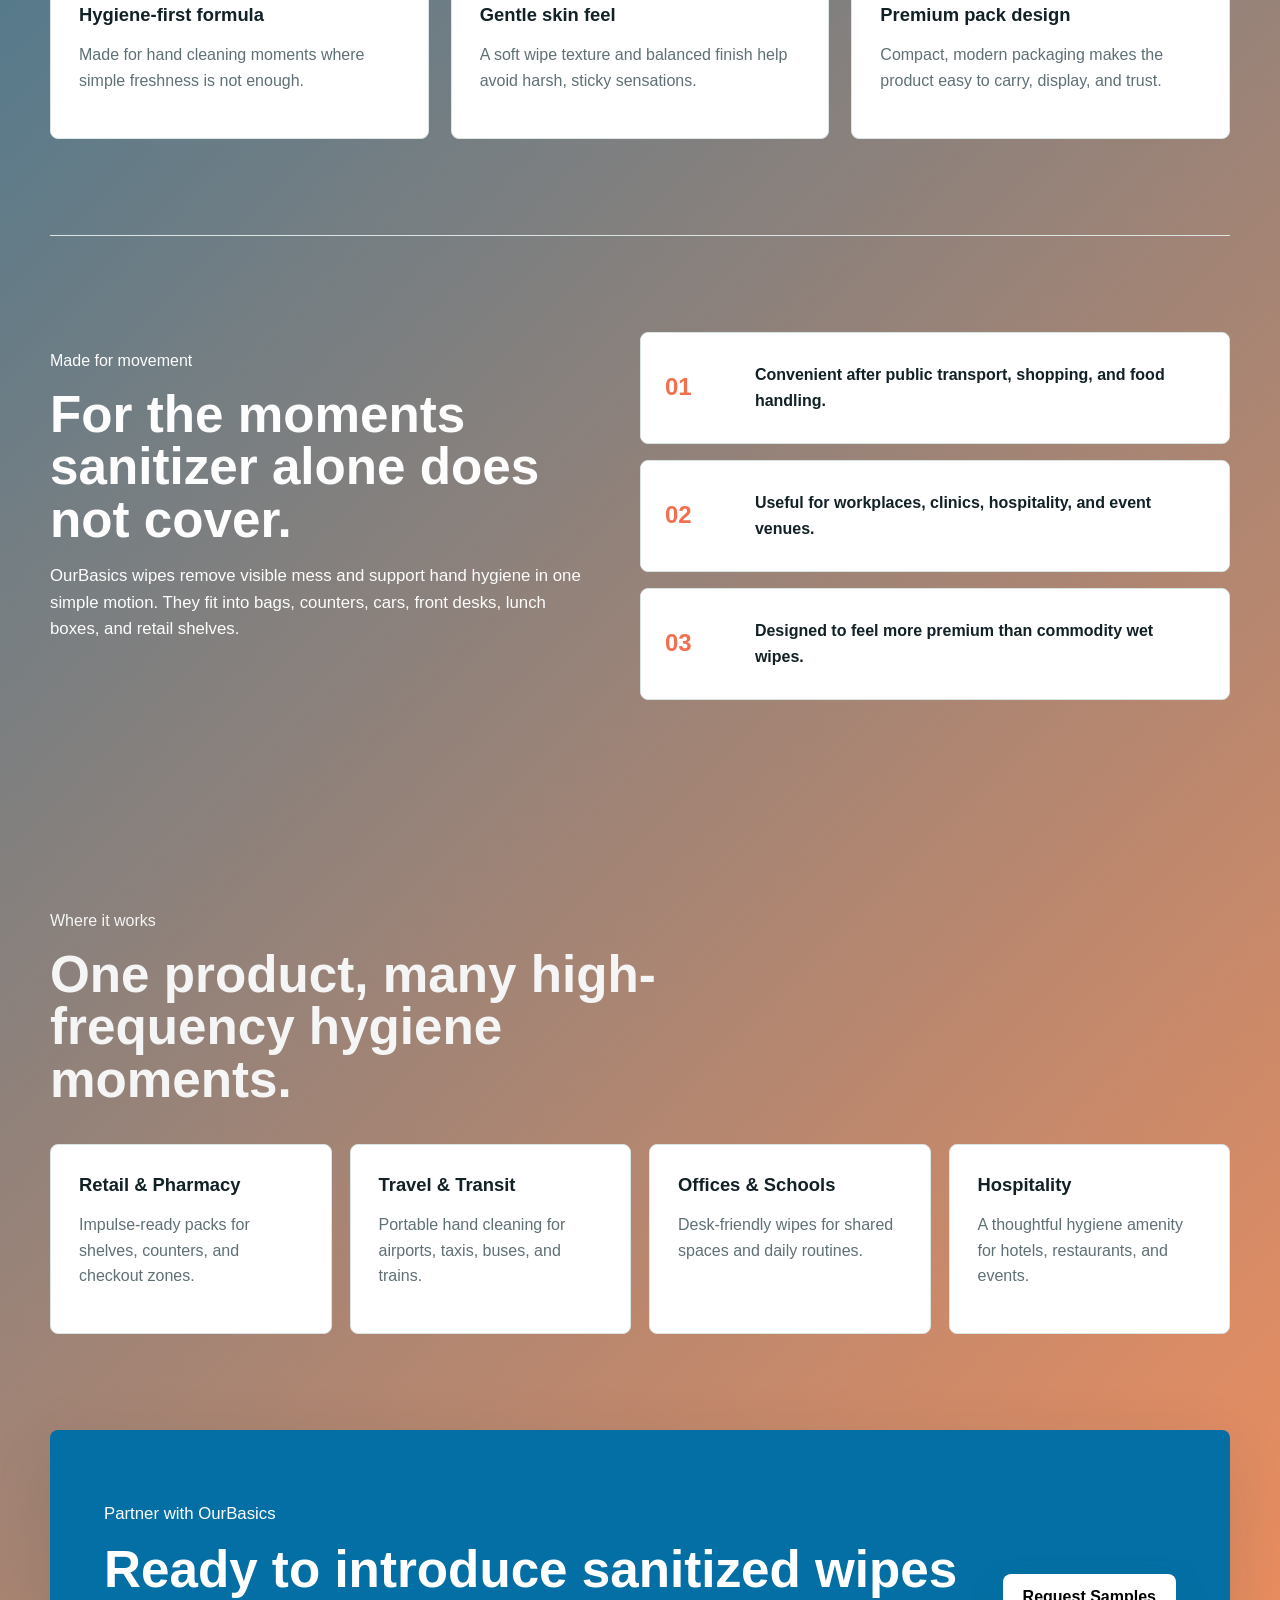
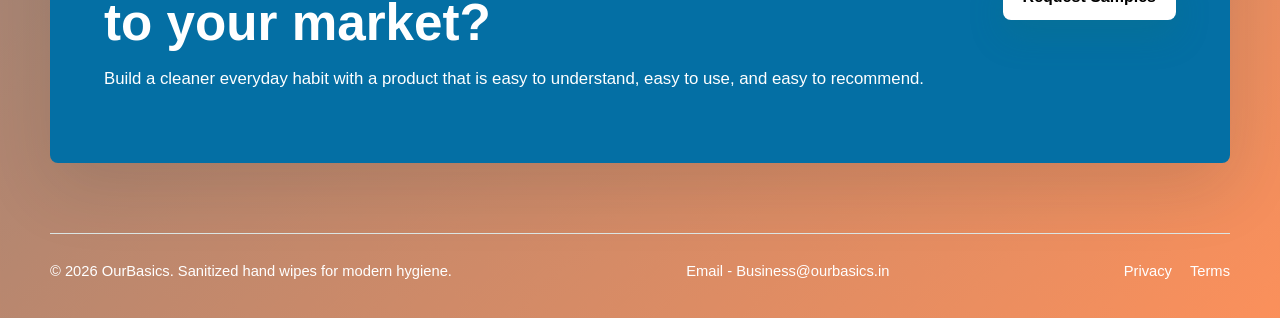
==== commit 572cc7e9: "Update index.html" ====
--- a/index.html
+++ b/index.html
@@ -72,7 +72,7 @@
           <div class="pack-top">
             <span class="pack-logo">OurBasics</span>
             <span class="pack-pill">Sanitized</span>
-          </div>
+           </di>
 
           <div class="pack-center">
             <span class="wipe-icon"></span>
--- a/style.css
+++ b/style.css
@@ -48,11 +48,16 @@
   100% { transform: translateX(-100%); }
 }
 
+.Company_logo {
+  text-align: left;   /* aligns container to the left */
+  margin-left: 150px;  /* adjust spacing from the edge */
+  margin-bottom: 0;
+}
 .Company-Logo {
-  display: block;          /* makes the image behave like a block */
-  margin: 0 auto;          /* centers it horizontally */
-  width: 400px;            /* scale down for balance */
+  display: block;          /* makes the image behave like a block */        /* centers it horizontally */
+  width: 180px;            /* scale down for balance */
   height: auto;            /* keep aspect ratio */
+  margin-bottom: 0px;
   border-radius: 12px;     /* rounded corners */
   box-shadow: 0 4px 12px rgba(0,0,0,0.3); /* subtle shadow */
   background: rgb(251, 144, 91); /* optional background */
@@ -143,7 +148,8 @@
 .hero {
   width: min(1180px, calc(100% - 40px));
   min-height: calc(100vh - 76px);
-  margin: 0 auto;
+  margin-left:150px;
+  margin-top: 0;
   display: grid;
   grid-template-columns: minmax(0, 1.05fr) minmax(340px, 0.95fr);
   align-items: center;
@@ -582,4 +588,4 @@
     padding: 32px 24px;
   }
 
-}+}
